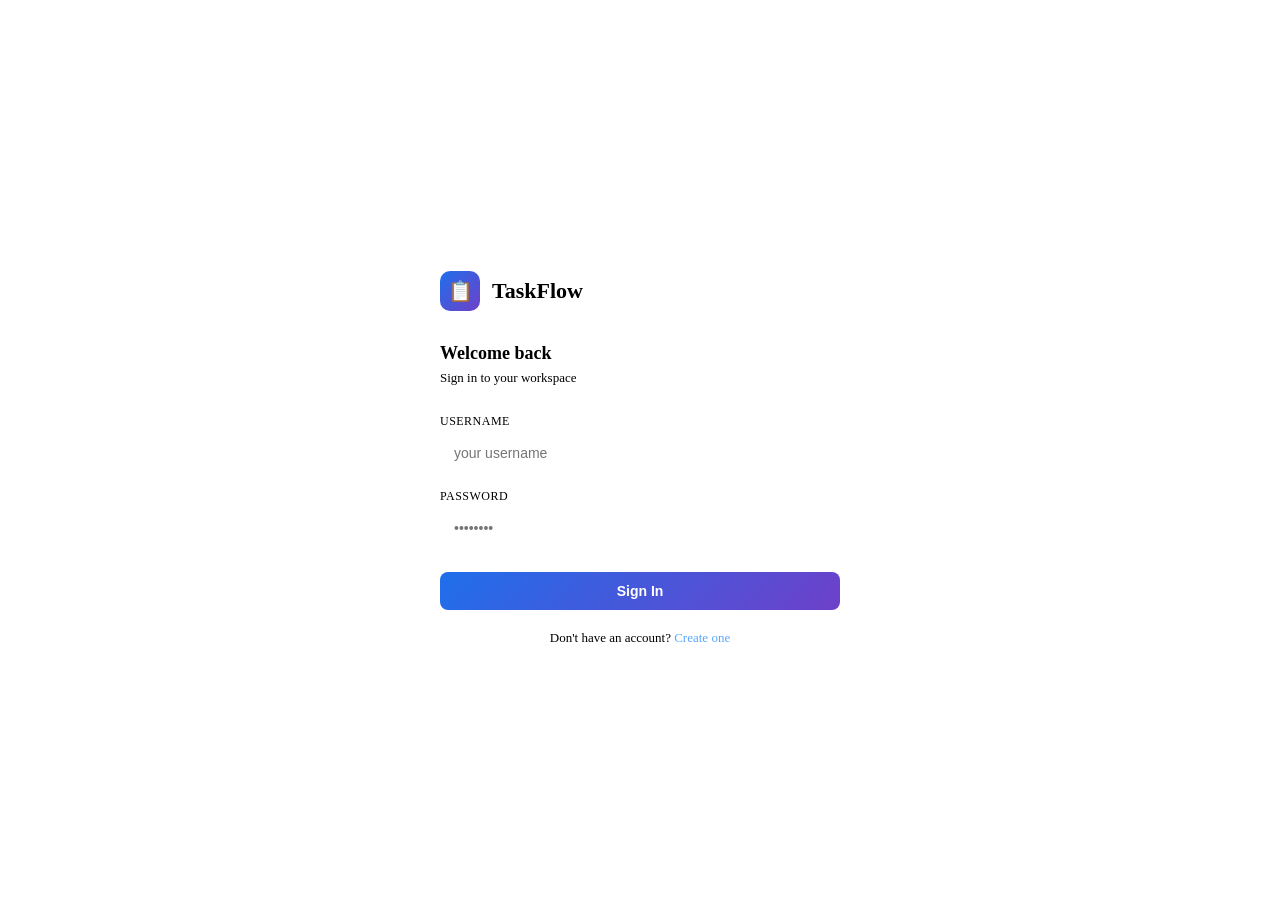
==== target/classes/static/index.html @ 27cfd216 "commit" ====
<!DOCTYPE html>
<html lang="en">
<head>
<meta charset="UTF-8">
<meta name="viewport" content="width=device-width, initial-scale=1.0">
<title>TaskFlow — Login</title>
<link rel="stylesheet" href="/css/style.css">
<style>
body { display:flex; align-items:center; justify-content:center; min-height:100vh; background:var(--bg); }
.auth-card {
  background:var(--bg2); border:1px solid var(--border2);
  border-radius:16px; padding:40px; width:100%; max-width:400px;
}
.auth-logo { display:flex; align-items:center; gap:12px; margin-bottom:32px; }
.auth-logo-icon { width:40px; height:40px; background:linear-gradient(135deg,#1f6feb,#6e40c9);
  border-radius:10px; display:flex; align-items:center; justify-content:center; font-size:20px; }
.auth-logo-text { font-size:22px; font-weight:700; color:var(--text); }
.auth-title { font-size:18px; font-weight:600; margin-bottom:6px; }
.auth-sub { font-size:13px; color:var(--text2); margin-bottom:28px; }
.form-group { margin-bottom:18px; }
.form-label { display:block; font-size:12px; font-weight:500; color:var(--text2);
  margin-bottom:6px; text-transform:uppercase; letter-spacing:.04em; }
.form-input {
  width:100%; padding:10px 14px; background:var(--bg3); border:1px solid var(--border);
  border-radius:8px; color:var(--text); font-size:14px; outline:none; transition:border .15s;
}
.form-input:focus { border-color:#1f6feb; }
.btn-auth {
  width:100%; padding:11px; background:linear-gradient(135deg,#1f6feb,#6e40c9);
  border:none; border-radius:8px; color:#fff; font-size:14px; font-weight:600;
  cursor:pointer; transition:opacity .15s; margin-top:8px;
}
.btn-auth:hover { opacity:.9; }
.auth-footer { text-align:center; margin-top:20px; font-size:13px; color:var(--text2); }
.auth-footer a { color:#58a6ff; text-decoration:none; }
.error-msg { background:#2d0f0f; border:1px solid rgba(248,81,73,.3);
  color:#f85149; padding:10px 14px; border-radius:8px; font-size:13px; margin-bottom:16px; display:none; }
</style>
</head>
<body>
<div class="auth-card">
  <div class="auth-logo">
    <div class="auth-logo-icon">📋</div>
    <div class="auth-logo-text">TaskFlow</div>
  </div>
  <div class="auth-title">Welcome back</div>
  <div class="auth-sub">Sign in to your workspace</div>
  <div class="error-msg" id="error-msg"></div>
  <div class="form-group">
    <label class="form-label">Username</label>
    <input class="form-input" type="text" id="username" placeholder="your username" autocomplete="username">
  </div>
  <div class="form-group">
    <label class="form-label">Password</label>
    <input class="form-input" type="password" id="password" placeholder="••••••••" autocomplete="current-password">
  </div>
  <button class="btn-auth" onclick="login()">Sign In</button>
  <div class="auth-footer">Don't have an account? <a href="/register.html">Create one</a></div>
</div>
<script src="/js/api.js"></script>
<script src="/js/auth.js"></script>
</body>
</html>
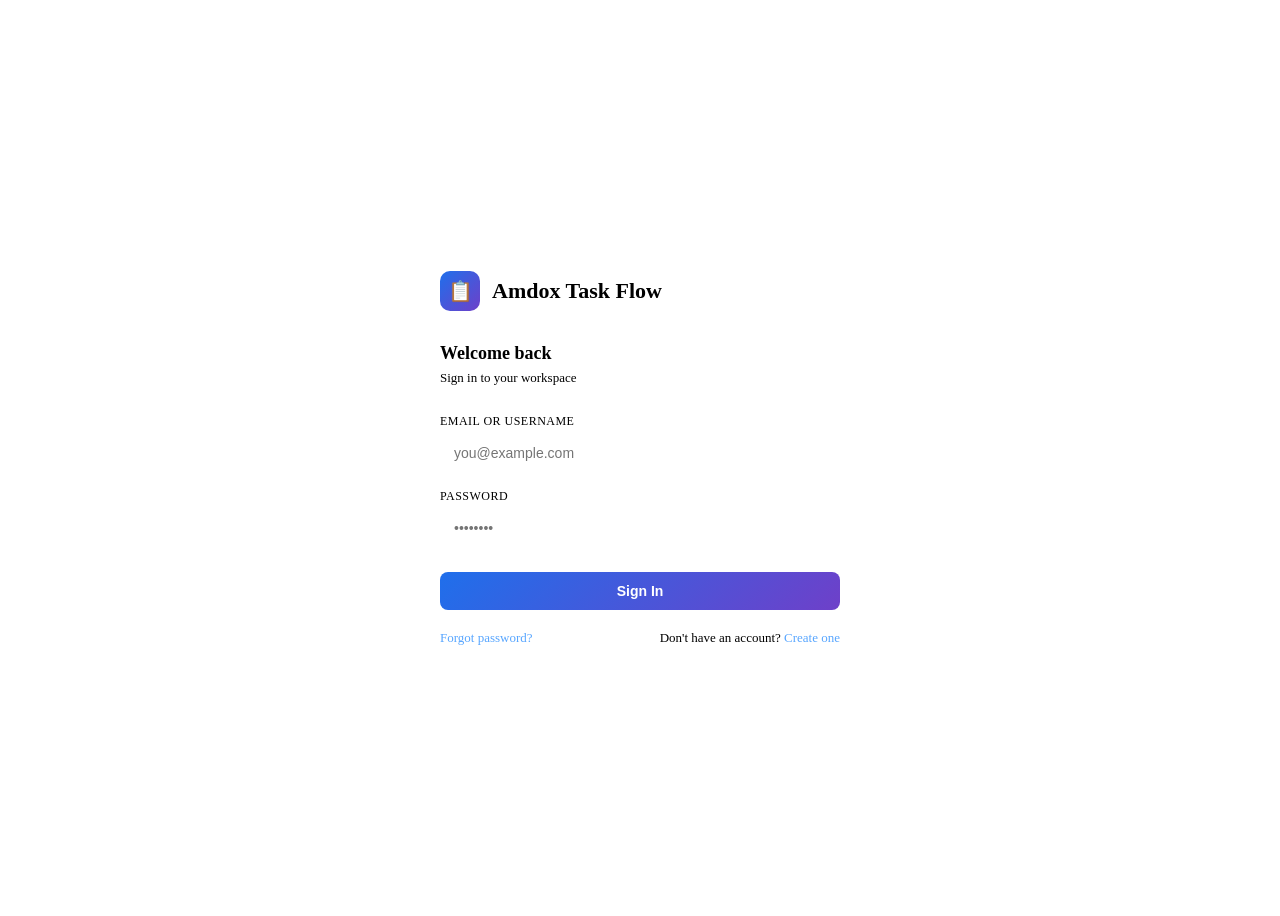
==== commit 8d63cea1: "[First Commit]" ====
--- a/target/classes/static/index.html
+++ b/target/classes/static/index.html
@@ -3,7 +3,7 @@
 <head>
 <meta charset="UTF-8">
 <meta name="viewport" content="width=device-width, initial-scale=1.0">
-<title>TaskFlow — Login</title>
+<title>Amdox Task Flow — Login</title>
 <link rel="stylesheet" href="/css/style.css">
 <style>
 body { display:flex; align-items:center; justify-content:center; min-height:100vh; background:var(--bg); }
@@ -41,21 +41,24 @@
 <div class="auth-card">
   <div class="auth-logo">
     <div class="auth-logo-icon">📋</div>
-    <div class="auth-logo-text">TaskFlow</div>
+    <div class="auth-logo-text">Amdox Task Flow</div>
   </div>
   <div class="auth-title">Welcome back</div>
   <div class="auth-sub">Sign in to your workspace</div>
   <div class="error-msg" id="error-msg"></div>
   <div class="form-group">
-    <label class="form-label">Username</label>
-    <input class="form-input" type="text" id="username" placeholder="your username" autocomplete="username">
+    <label class="form-label">Email or Username</label>
+    <input class="form-input" type="text" id="username" placeholder="you@example.com" autocomplete="username">
   </div>
   <div class="form-group">
     <label class="form-label">Password</label>
     <input class="form-input" type="password" id="password" placeholder="••••••••" autocomplete="current-password">
   </div>
   <button class="btn-auth" onclick="login()">Sign In</button>
-  <div class="auth-footer">Don't have an account? <a href="/register.html">Create one</a></div>
+  <div class="auth-footer" style="display:flex; justify-content:space-between; gap:10px; flex-wrap:wrap;">
+    <a href="/reset-password.html">Forgot password?</a>
+    <span>Don't have an account? <a href="/register.html">Create one</a></span>
+  </div>
 </div>
 <script src="/js/api.js"></script>
 <script src="/js/auth.js"></script>
